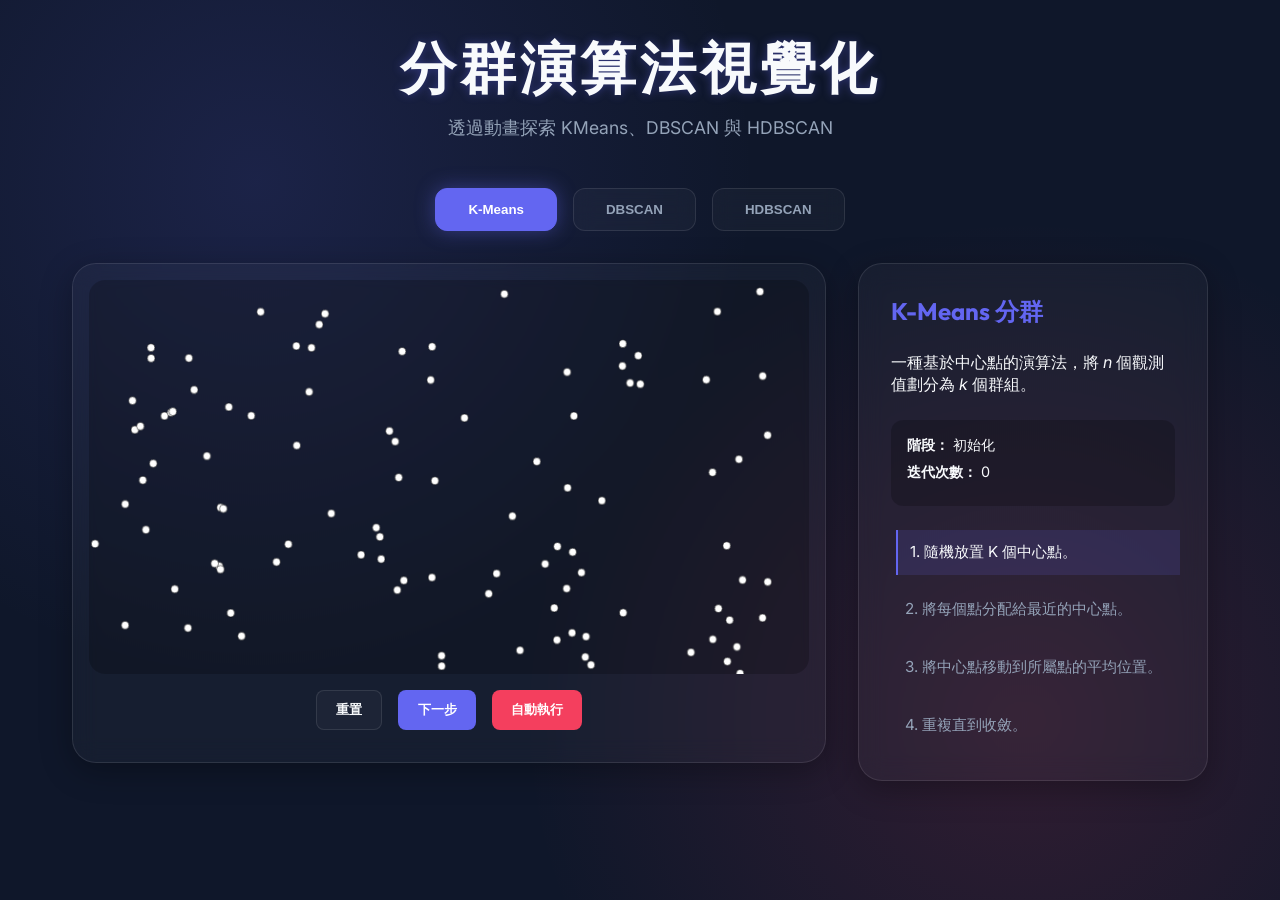
==== clustering/index.html @ ad750165 "feat:Add clustering demo visualizer Description:     1. Add clustering demo visualizer  Notes:     N" ====
<!DOCTYPE html>
<html lang="en">

<head>
    <meta charset="UTF-8">
    <meta name="viewport" content="width=device-width, initial-scale=1.0">
    <title>分群演算法視覺化工具</title>
    <link rel="preconnect" href="https://fonts.googleapis.com">
    <link rel="preconnect" href="https://fonts.gstatic.com" crossorigin>
    <link
        href="https://fonts.googleapis.com/css2?family=Inter:wght@300;400;600&family=Outfit:wght@400;700&family=Noto+Sans+TC:wght@400;700&display=swap"
        rel="stylesheet">
  <script type="module" crossorigin src="/clustering/assets/index-ANORNdlP.js"></script>
  <link rel="stylesheet" crossorigin href="/clustering/assets/index-DAhKQMLG.css">
</head>

<body>
    <div class="app-container">
        <header>
            <h1 class="glitch-text" data-text="分群演算法視覺化">分群演算法視覺化</h1>
            <p class="subtitle">透過動畫探索 KMeans、DBSCAN 與 HDBSCAN</p>
        </header>

        <nav class="tabs">
            <button class="tab-btn active" data-tab="kmeans">K-Means</button>
            <button class="tab-btn" data-tab="dbscan">DBSCAN</button>
            <button class="tab-btn" data-tab="hdbscan">HDBSCAN</button>
        </nav>

        <main class="content-area">
            <div id="kmeans" class="tab-panel active">
                <div class="panel-layout">
                    <div class="canvas-container glass">
                        <canvas id="kmeans-canvas"></canvas>
                        <div class="controls">
                            <button id="kmeans-reset" class="btn secondary">重置</button>
                            <button id="kmeans-step" class="btn primary">下一步</button>
                            <button id="kmeans-run" class="btn accent">自動執行</button>
                        </div>
                    </div>
                    <aside class="description glass">
                        <h2>K-Means 分群</h2>
                        <p>一種基於中心點的演算法，將 <em>n</em> 個觀測值劃分為 <em>k</em> 個群組。</p>
                        <ul class="stats">
                            <li><strong>階段：</strong> <span id="kmeans-phase">初始化</span></li>
                            <li><strong>迭代次數：</strong> <span id="kmeans-iter">0</span></li>
                        </ul>
                        <div class="algorithm-steps">
                            <div class="step" data-step="0">1. 隨機放置 K 個中心點。</div>
                            <div class="step" data-step="1">2. 將每個點分配給最近的中心點。</div>
                            <div class="step" data-step="2">3. 將中心點移動到所屬點的平均位置。</div>
                            <div class="step" data-step="3">4. 重複直到收斂。</div>
                        </div>
                    </aside>
                </div>
            </div>

            <div id="dbscan" class="tab-panel">
                <div class="panel-layout">
                    <div class="canvas-container glass">
                        <canvas id="dbscan-canvas"></canvas>
                        <div class="controls">
                            <button id="dbscan-reset" class="btn secondary">重置</button>
                            <button id="dbscan-run" class="btn primary">開始動畫</button>
                        </div>
                    </div>
                    <aside class="description glass">
                        <h2>DBSCAN</h2>
                        <p>具雜訊點的基於密度空間分群 (Density-Based Spatial Clustering of Applications with Noise)。</p>
                        <ul class="stats">
                            <li><strong>狀態：</strong> <span id="dbscan-status">等待中</span></li>
                            <li><strong>雜訊點數量：</strong> <span id="dbscan-noise">0</span></li>
                        </ul>
                        <div class="algorithm-steps">
                            <div class="step" data-step="0">1. 選取一個尚未訪問的點。</div>
                            <div class="step" data-step="1">2. 搜尋半徑 (Eps) 內的鄰居點。</div>
                            <div class="step" data-step="2">3. 若鄰居數小於門檻 (MinPts)，標記為雜訊。</div>
                            <div class="step" data-step="3">4. 否則，啟動新分群並遞迴擴展。</div>
                        </div>
                    </aside>
                </div>
            </div>

            <div id="hdbscan" class="tab-panel">
                <div class="panel-layout">
                    <div class="canvas-container glass">
                        <canvas id="hdbscan-canvas"></canvas>
                        <div class="controls">
                            <button id="hdbscan-reset" class="btn secondary">重置</button>
                            <button id="hdbscan-run" class="btn primary">開始動畫</button>
                        </div>
                    </div>
                    <aside class="description glass">
                        <h2>HDBSCAN</h2>
                        <div class="beginner-note">
                            <p><strong>💡 初學者導讀：</strong></p>
                            <p>想像你在看雲朵。DBSCAN 像是在固定距離看雲，但 HDBSCAN 則會從遠處（宏觀）一直拉近到近處（微觀）來觀察密度變化。</p>
                        </div>
                        <ul class="stats">
                            <li><strong>目前狀態：</strong> <span id="hdbscan-status">等待中</span></li>
                        </ul>
                        <div class="algorithm-steps">
                            <div class="step" data-step="0">
                                <strong>1. 測量密度 (Core Distance)</strong>
                                <p>計算每個點周圍有多擠。點越擠，它的核距離越短。</p>
                            </div>
                            <div class="step" data-step="1">
                                <strong>2. 連結鄰居 (MST)</strong>
                                <p>把點連在一起，但會考慮密度的影響，不讓稀疏區的點干擾核心。</p>
                            </div>
                            <div class="step" data-step="2">
                                <strong>3. 建立家譜 (Dendrogram)</strong>
                                <p>看群組如何隨密度增加而分裂或合併，形成一個階層樹。</p>
                            </div>
                            <div class="step" data-step="3">
                                <strong>4. 選取最終群組 (Stability)</strong>
                                <p>像是在家譜中選出最「穩定」的成員，而不是只切一刀。</p>
                            </div>
                        </div>
                    </aside>
                </div>
            </div>
        </main>
    </div>
</body>

</html>
---- clustering/assets/index-DAhKQMLG.css ----
:root{--primary: #6366f1;--primary-glow: rgba(99, 102, 241, .4);--accent: #f43f5e;--bg: #0f172a;--text: #f8fafc;--text-dim: #94a3b8;--glass: rgba(255, 255, 255, .03);--glass-border: rgba(255, 255, 255, .1);--card-bg: rgba(15, 23, 42, .8)}*{margin:0;padding:0;box-sizing:border-box}body{font-family:Inter,sans-serif;background-color:var(--bg);color:var(--text);overflow-x:hidden;min-height:100vh;background-image:radial-gradient(circle at 20% 20%,rgba(99,102,241,.15) 0%,transparent 40%),radial-gradient(circle at 80% 80%,rgba(244,63,94,.15) 0%,transparent 40%)}h1,h2{font-family:Outfit,sans-serif}.app-container{max-width:1200px;margin:0 auto;padding:2rem}header{text-align:center;margin-bottom:3rem}.glitch-text{font-size:3.5rem;font-weight:700;letter-spacing:4px;position:relative;text-shadow:0 0 10px var(--primary-glow)}.subtitle{color:var(--text-dim);font-size:1.1rem;margin-top:.5rem}.tabs{display:flex;justify-content:center;gap:1rem;margin-bottom:2rem}.tab-btn{background:var(--glass);border:1px solid var(--glass-border);color:var(--text-dim);padding:.8rem 2rem;border-radius:12px;cursor:pointer;transition:all .3s ease;font-weight:600;-webkit-backdrop-filter:blur(10px);backdrop-filter:blur(10px)}.tab-btn:hover{border-color:var(--primary);color:var(--text)}.tab-btn.active{background:var(--primary);color:#fff;box-shadow:0 0 20px var(--primary-glow);border-color:var(--primary)}.content-area{position:relative}.tab-panel{display:none;animation:fadeIn .5s ease-out}.tab-panel.active{display:block}@keyframes fadeIn{0%{opacity:0;transform:translateY(10px)}to{opacity:1;transform:translateY(0)}}.panel-layout{display:grid;grid-template-columns:1fr 350px;gap:2rem}.canvas-container{position:relative;border-radius:24px;overflow:hidden;padding:1rem;height:500px;display:flex;flex-direction:column}canvas{width:100%;height:100%;background:#0003;border-radius:16px}.glass{background:var(--glass);-webkit-backdrop-filter:blur(12px);backdrop-filter:blur(12px);border:1px solid var(--glass-border);box-shadow:0 8px 32px #0000004d}.controls{display:flex;justify-content:center;gap:1rem;padding:1rem 0}.btn{padding:.6rem 1.2rem;border-radius:8px;border:none;cursor:pointer;font-weight:600;transition:all .2s}.btn.primary{background:var(--primary);color:#fff}.btn.secondary{background:var(--glass);color:var(--text);border:1px solid var(--glass-border)}.btn.accent{background:var(--accent);color:#fff}.btn:hover{transform:translateY(-2px);filter:brightness(1.1)}.description{padding:2rem;border-radius:24px;display:flex;flex-direction:column;gap:1.5rem}.description h2{color:var(--primary)}.stats{list-style:none;background:#0003;padding:1rem;border-radius:12px}.stats li{margin-bottom:.5rem;font-size:.9rem}.algorithm-steps{display:flex;flex-direction:column;gap:.8rem}.beginner-note{background:#6366f11a;border-left:4px solid var(--primary);padding:1rem;border-radius:0 12px 12px 0;font-size:.9rem;line-height:1.5}.beginner-note p{margin-bottom:.5rem}.step{font-size:.95rem;color:var(--text-dim);padding:.75rem;border-left:2px solid transparent;transition:all .3s}.step strong{display:block;color:var(--text);margin-bottom:.2rem}.step p{font-size:.85rem;margin:0}.step.active{color:var(--text);border-left-color:var(--primary);background:#6366f126;transform:translate(5px)}@media(max-width:900px){.panel-layout{grid-template-columns:1fr}}
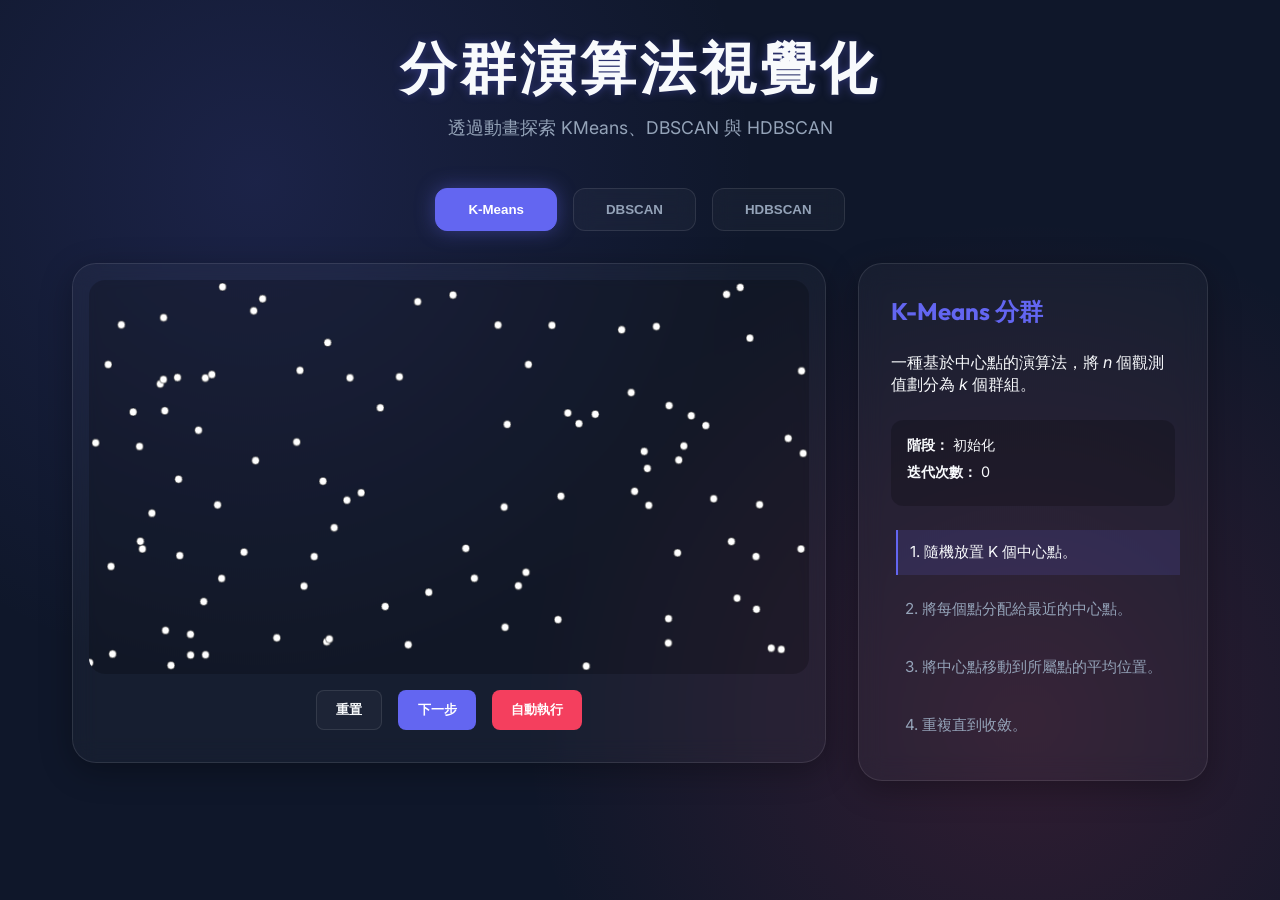
==== commit 41120161: "feat:Complete clustering demo with enhanced HDBSCAN tutorial Description:     1. Complete clustering" ====
--- a/clustering/index.html
+++ b/clustering/index.html
@@ -11,8 +11,8 @@
     <link
         href="https://fonts.googleapis.com/css2?family=Inter:wght@300;400;600&family=Outfit:wght@400;700&family=Noto+Sans+TC:wght@400;700&display=swap"
         rel="stylesheet">
-  <script type="module" crossorigin src="/clustering/assets/index-ANORNdlP.js"></script>
-  <link rel="stylesheet" crossorigin href="/clustering/assets/index-DAhKQMLG.css">
+  <script type="module" crossorigin src="/clustering/assets/index-Bda_1g_O.js"></script>
+  <link rel="stylesheet" crossorigin href="/clustering/assets/index-Qyb78kBe.css">
 </head>
 
 <body>
@@ -88,34 +88,44 @@
                         <canvas id="hdbscan-canvas"></canvas>
                         <div class="controls">
                             <button id="hdbscan-reset" class="btn secondary">重置</button>
-                            <button id="hdbscan-run" class="btn primary">開始動畫</button>
+                            <button id="hdbscan-step" class="btn primary">下一步</button>
+                            <button id="hdbscan-run" class="btn accent">開始動畫</button>
                         </div>
                     </div>
                     <aside class="description glass">
-                        <h2>HDBSCAN</h2>
+                        <h2>HDBSCAN 分群詳解</h2>
+
+                        <div class="comparison-box">
+                            <h3>🔍 HDBSCAN vs. DBSCAN</h3>
+                            <p><strong>DBSCAN:</strong> 只用「一個半徑 (Eps)」看世界。密度不均時，有些群組會糊在一起或消失。</p>
+                            <p><strong>HDBSCAN:</strong> 像「變焦鏡頭」，同時觀察所有半徑。它能自動找到不同密度的群組，不用手動調參數。</p>
+                        </div>
+
+                        <div class="status-box glass">
+                            <strong>目前狀態：</strong> <span id="hdbscan-status">等待中</span>
+                        </div>
+
                         <div class="beginner-note">
-                            <p><strong>💡 初學者導讀：</strong></p>
-                            <p>想像你在看雲朵。DBSCAN 像是在固定距離看雲，但 HDBSCAN 則會從遠處（宏觀）一直拉近到近處（微觀）來觀察密度變化。</p>
+                            <p><strong>💡 核心觀念：</strong></p>
+                            <p>與其問「誰在半徑 10 厘米內？」，HDBSCAN 問的是：「要讓這兩個點連起來，最少需要多高的密度？」</p>
                         </div>
-                        <ul class="stats">
-                            <li><strong>目前狀態：</strong> <span id="hdbscan-status">等待中</span></li>
-                        </ul>
+
                         <div class="algorithm-steps">
                             <div class="step" data-step="0">
-                                <strong>1. 測量密度 (Core Distance)</strong>
-                                <p>計算每個點周圍有多擠。點越擠，它的核距離越短。</p>
+                                <strong>1. 重新定義距離 (Mutual Reachability)</strong>
+                                <p>如果一個點在稀疏區，我們會「人為推開」它。這能確保核心密集的點被突顯出來。</p>
                             </div>
                             <div class="step" data-step="1">
-                                <strong>2. 連結鄰居 (MST)</strong>
-                                <p>把點連在一起，但會考慮密度的影響，不讓稀疏區的點干擾核心。</p>
+                                <strong>2. 連結最親近的點 (MST)</strong>
+                                <p>根據新距離把點連成一張大網。最容易連起來的，就是密度最高的群組核心。</p>
                             </div>
                             <div class="step" data-step="2">
-                                <strong>3. 建立家譜 (Dendrogram)</strong>
-                                <p>看群組如何隨密度增加而分裂或合併，形成一個階層樹。</p>
+                                <strong>3. 觀察群組演化 (Dendrogram)</strong>
+                                <p>隨著密度門檻提高，大網會斷裂成小網。我們記錄下所有可能的「群組分支」。</p>
                             </div>
                             <div class="step" data-step="3">
-                                <strong>4. 選取最終群組 (Stability)</strong>
-                                <p>像是在家譜中選出最「穩定」的成員，而不是只切一刀。</p>
+                                <strong>4. 存活者勝出 (Stability)</strong>
+                                <p>有些分支一下就消失了（雜訊），有些則在各種密度下都存在。我們只保留那些「長壽且穩定」的群組。</p>
                             </div>
                         </div>
                     </aside>
--- a/clustering/assets/index-Qyb78kBe.css
+++ b/clustering/assets/index-Qyb78kBe.css
@@ -0,0 +1 @@
+:root{--primary: #6366f1;--primary-glow: rgba(99, 102, 241, .4);--accent: #f43f5e;--bg: #0f172a;--text: #f8fafc;--text-dim: #94a3b8;--glass: rgba(255, 255, 255, .03);--glass-border: rgba(255, 255, 255, .1);--card-bg: rgba(15, 23, 42, .8)}*{margin:0;padding:0;box-sizing:border-box}body{font-family:Inter,sans-serif;background-color:var(--bg);color:var(--text);overflow-x:hidden;min-height:100vh;background-image:radial-gradient(circle at 20% 20%,rgba(99,102,241,.15) 0%,transparent 40%),radial-gradient(circle at 80% 80%,rgba(244,63,94,.15) 0%,transparent 40%)}h1,h2{font-family:Outfit,sans-serif}.app-container{max-width:1200px;margin:0 auto;padding:2rem}header{text-align:center;margin-bottom:3rem}.glitch-text{font-size:3.5rem;font-weight:700;letter-spacing:4px;position:relative;text-shadow:0 0 10px var(--primary-glow)}.subtitle{color:var(--text-dim);font-size:1.1rem;margin-top:.5rem}.tabs{display:flex;justify-content:center;gap:1rem;margin-bottom:2rem}.tab-btn{background:var(--glass);border:1px solid var(--glass-border);color:var(--text-dim);padding:.8rem 2rem;border-radius:12px;cursor:pointer;transition:all .3s ease;font-weight:600;-webkit-backdrop-filter:blur(10px);backdrop-filter:blur(10px)}.tab-btn:hover{border-color:var(--primary);color:var(--text)}.tab-btn.active{background:var(--primary);color:#fff;box-shadow:0 0 20px var(--primary-glow);border-color:var(--primary)}.content-area{position:relative}.tab-panel{display:none;animation:fadeIn .5s ease-out}.tab-panel.active{display:block}@keyframes fadeIn{0%{opacity:0;transform:translateY(10px)}to{opacity:1;transform:translateY(0)}}.panel-layout{display:grid;grid-template-columns:1fr 350px;gap:2rem}.canvas-container{position:relative;border-radius:24px;overflow:hidden;padding:1rem;height:500px;display:flex;flex-direction:column}canvas{width:100%;height:100%;background:#0003;border-radius:16px}.glass{background:var(--glass);-webkit-backdrop-filter:blur(12px);backdrop-filter:blur(12px);border:1px solid var(--glass-border);box-shadow:0 8px 32px #0000004d}.controls{display:flex;justify-content:center;gap:1rem;padding:1rem 0}.btn{padding:.6rem 1.2rem;border-radius:8px;border:none;cursor:pointer;font-weight:600;transition:all .2s}.btn.primary{background:var(--primary);color:#fff}.btn.secondary{background:var(--glass);color:var(--text);border:1px solid var(--glass-border)}.btn.accent{background:var(--accent);color:#fff}.btn:hover{transform:translateY(-2px);filter:brightness(1.1)}.description{padding:2rem;border-radius:24px;display:flex;flex-direction:column;gap:1.5rem}.description h2{color:var(--primary)}.stats{list-style:none;background:#0003;padding:1rem;border-radius:12px}.stats li{margin-bottom:.5rem;font-size:.9rem}.algorithm-steps{display:flex;flex-direction:column;gap:.8rem}.comparison-box{background:#f43f5e0d;border:1px dashed rgba(244,63,94,.3);padding:1rem;border-radius:12px;font-size:.85rem}.comparison-box h3{font-size:1rem;color:var(--accent);margin-bottom:.5rem}.comparison-box p{margin-bottom:.4rem;color:var(--text-dim)}.comparison-box strong{color:var(--text)}.status-box{padding:.8rem 1rem;border-radius:12px;font-size:.9rem;background:#0003}.status-box strong{color:var(--primary)}.beginner-note{background:#6366f11a;border-left:4px solid var(--primary);padding:1rem;border-radius:0 12px 12px 0;font-size:.9rem;line-height:1.5}.beginner-note p{margin-bottom:.5rem}.step{font-size:.95rem;color:var(--text-dim);padding:.75rem;border-left:2px solid transparent;transition:all .3s}.step strong{display:block;color:var(--text);margin-bottom:.2rem}.step p{font-size:.85rem;margin:0}.step.active{color:var(--text);border-left-color:var(--primary);background:#6366f126;transform:translate(5px)}@media(max-width:900px){.panel-layout{grid-template-columns:1fr}}
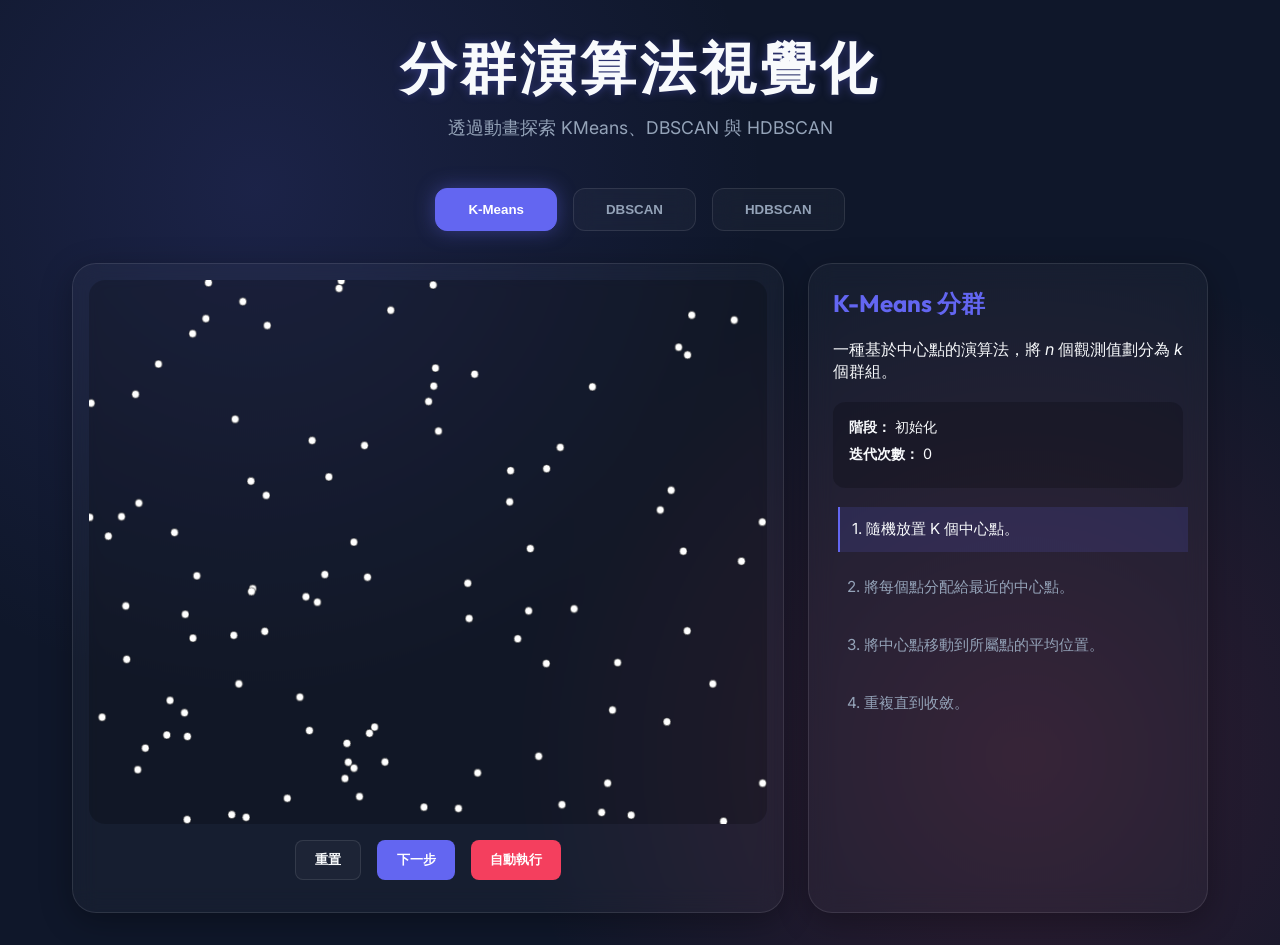
==== commit 7215cdf9: "feat(hdbscan): enhance interactive tutorial and optimize UI Description:     1. Added "Next Step" ma" ====
--- a/clustering/index.html
+++ b/clustering/index.html
@@ -11,8 +11,8 @@
     <link
         href="https://fonts.googleapis.com/css2?family=Inter:wght@300;400;600&family=Outfit:wght@400;700&family=Noto+Sans+TC:wght@400;700&display=swap"
         rel="stylesheet">
-  <script type="module" crossorigin src="/clustering/assets/index-Bda_1g_O.js"></script>
-  <link rel="stylesheet" crossorigin href="/clustering/assets/index-Qyb78kBe.css">
+  <script type="module" crossorigin src="/clustering/assets/index-D9X90eOi.js"></script>
+  <link rel="stylesheet" crossorigin href="/clustering/assets/index-CTcdteGD.css">
 </head>
 
 <body>
@@ -93,12 +93,9 @@
                         </div>
                     </div>
                     <aside class="description glass">
-                        <h2>HDBSCAN 分群詳解</h2>
-
-                        <div class="comparison-box">
-                            <h3>🔍 HDBSCAN vs. DBSCAN</h3>
-                            <p><strong>DBSCAN:</strong> 只用「一個半徑 (Eps)」看世界。密度不均時，有些群組會糊在一起或消失。</p>
-                            <p><strong>HDBSCAN:</strong> 像「變焦鏡頭」，同時觀察所有半徑。它能自動找到不同密度的群組，不用手動調參數。</p>
+                        <div class="title-with-info">
+                            <h2>HDBSCAN 分群詳解</h2>
+                            <button id="hdbscan-info-btn" class="info-btn" title="查看與 DBSCAN 的差異">🔍</button>
                         </div>
 
                         <div class="status-box glass">
@@ -107,31 +104,55 @@
 
                         <div class="beginner-note">
                             <p><strong>💡 核心觀念：</strong></p>
-                            <p>與其問「誰在半徑 10 厘米內？」，HDBSCAN 問的是：「要讓這兩個點連起來，最少需要多高的密度？」</p>
+                            <p>與其問「距離半徑10 公分內有哪些點？」，HDBSCAN
+                                問的是：「要讓這兩個點連起來，最少需要多高的密度？」換言之，更在意「兩點連線是不是在密集區內成立」，而不是只看距離是不是小於某個固定值。</p>
                         </div>
 
                         <div class="algorithm-steps">
                             <div class="step" data-step="0">
                                 <strong>1. 重新定義距離 (Mutual Reachability)</strong>
-                                <p>如果一個點在稀疏區，我們會「人為推開」它。這能確保核心密集的點被突顯出來。</p>
+                                <p>如果一個點在稀疏區，周圍不夠擠，那它就不該輕易跟別人連成群。這樣核心密集的區域才會更突出。</p>
                             </div>
                             <div class="step" data-step="1">
-                                <strong>2. 連結最親近的點 (MST)</strong>
-                                <p>根據新距離把點連成一張大網。最容易連起來的，就是密度最高的群組核心。</p>
+                                <strong>2. 把所有點串成一張“最省力”的網 (MST)</strong>
+                                <p>根據新距離把把所有點連起來，形成一張網。最容易連起來的，就是密度最高的群組核心。</p>
                             </div>
                             <div class="step" data-step="2">
-                                <strong>3. 觀察群組演化 (Dendrogram)</strong>
-                                <p>隨著密度門檻提高，大網會斷裂成小網。我們記錄下所有可能的「群組分支」。</p>
+                                <strong>3. 慢慢把標準收緊：看大網怎麼裂成小網 (Dendrogram)</strong>
+                                <p>調整「密度門檻」，隨著密度門檻提高，大網會斷裂成小網。我們記錄下所有可能的「群組分支」。</p>
                             </div>
                             <div class="step" data-step="3">
-                                <strong>4. 存活者勝出 (Stability)</strong>
-                                <p>有些分支一下就消失了（雜訊），有些則在各種密度下都存在。我們只保留那些「長壽且穩定」的群組。</p>
+                                <strong>4. 留下“長壽且穩定”的群 (Stability)</strong>
+                                <p>有些群分支一下就消失了（雜訊），有些則在各種密度下都存在。我們只保留那些「長壽且穩定」的群組。</p>
                             </div>
                         </div>
                     </aside>
                 </div>
             </div>
         </main>
+    </div>
+    <div id="info-modal" class="modal-overlay">
+        <div class="modal-content glass">
+            <div class="modal-header">
+                <h3>🔍 HDBSCAN vs. DBSCAN 深度對比</h3>
+                <button id="modal-close" class="close-btn">&times;</button>
+            </div>
+            <div class="modal-body">
+                <div class="compare-item">
+                    <h4>📡 DBSCAN (固定視野)</h4>
+                    <p>需要預先設定一個固定的半徑 <code>eps</code>。這就像是戴著一副固定度數的眼鏡，只能看清特定距離的群組。如果資料中同時存在「極密集」和「較稀疏」的群組，DBSCAN
+                        往往只能抓到其中一種，另一種會被當成雜訊或糊在一起。</p>
+                </div>
+                <div class="compare-item">
+                    <h4>🔭 HDBSCAN (變焦鏡頭)</h4>
+                    <p>不預設固定半徑，而是掃描所有可能的距離。它會找出在各種尺度下都能「穩定存在」的群集。你只需要告訴它：<strong>「一個群組最少要由幾個點組成
+                            (min_cluster_size)」</strong>，它就會自動幫你找出最合理的各級分層。</p>
+                </div>
+                <div class="compare-note">
+                    <strong>💡 核心結論：</strong> HDBSCAN 更在意「點與點之間是否有高密度的路徑連通」，而非單純的物理距離。這讓它在處理複雜分佈的資料時，比 DBSCAN 強大得多。
+                </div>
+            </div>
+        </div>
     </div> 
 </body>
--- a/clustering/assets/index-CTcdteGD.css
+++ b/clustering/assets/index-CTcdteGD.css
@@ -0,0 +1 @@
+:root{--primary: #6366f1;--primary-glow: rgba(99, 102, 241, .4);--accent: #f43f5e;--bg: #0f172a;--text: #f8fafc;--text-dim: #94a3b8;--glass: rgba(255, 255, 255, .03);--glass-border: rgba(255, 255, 255, .1);--card-bg: rgba(15, 23, 42, .8)}*{margin:0;padding:0;box-sizing:border-box}body{font-family:Inter,sans-serif;background-color:var(--bg);color:var(--text);overflow-x:hidden;min-height:100vh;background-image:radial-gradient(circle at 20% 20%,rgba(99,102,241,.15) 0%,transparent 40%),radial-gradient(circle at 80% 80%,rgba(244,63,94,.15) 0%,transparent 40%)}h1,h2{font-family:Outfit,sans-serif}.app-container{max-width:1200px;margin:0 auto;padding:2rem}header{text-align:center;margin-bottom:3rem}.glitch-text{font-size:3.5rem;font-weight:700;letter-spacing:4px;position:relative;text-shadow:0 0 10px var(--primary-glow)}.subtitle{color:var(--text-dim);font-size:1.1rem;margin-top:.5rem}.tabs{display:flex;justify-content:center;gap:1rem;margin-bottom:2rem}.tab-btn{background:var(--glass);border:1px solid var(--glass-border);color:var(--text-dim);padding:.8rem 2rem;border-radius:12px;cursor:pointer;transition:all .3s ease;font-weight:600;-webkit-backdrop-filter:blur(10px);backdrop-filter:blur(10px)}.tab-btn:hover{border-color:var(--primary);color:var(--text)}.tab-btn.active{background:var(--primary);color:#fff;box-shadow:0 0 20px var(--primary-glow);border-color:var(--primary)}.content-area{position:relative}.tab-panel{display:none;animation:fadeIn .5s ease-out}.tab-panel.active{display:block}@keyframes fadeIn{0%{opacity:0;transform:translateY(10px)}to{opacity:1;transform:translateY(0)}}.panel-layout{display:grid;grid-template-columns:1fr 400px;gap:1.5rem;height:calc(100vh - 250px);min-height:500px}.canvas-container{position:relative;border-radius:24px;overflow:hidden;padding:1rem;height:100%;display:flex;flex-direction:column}canvas{width:100%;height:100%;background:#0003;border-radius:16px}.glass{background:var(--glass);-webkit-backdrop-filter:blur(12px);backdrop-filter:blur(12px);border:1px solid var(--glass-border);box-shadow:0 8px 32px #0000004d}.controls{display:flex;justify-content:center;gap:1rem;padding:1rem 0}.btn{padding:.6rem 1.2rem;border-radius:8px;border:none;cursor:pointer;font-weight:600;transition:all .2s}.btn.primary{background:var(--primary);color:#fff}.btn.secondary{background:var(--glass);color:var(--text);border:1px solid var(--glass-border)}.btn.accent{background:var(--accent);color:#fff}.btn:hover{transform:translateY(-2px);filter:brightness(1.1)}.description{padding:1.5rem;border-radius:24px;display:flex;flex-direction:column;gap:1.2rem;overflow-y:auto;max-height:100%}.description::-webkit-scrollbar{width:6px}.description::-webkit-scrollbar-track{background:transparent}.description::-webkit-scrollbar-thumb{background:var(--glass-border);border-radius:3px}.description h2{color:var(--primary)}.stats{list-style:none;background:#0003;padding:1rem;border-radius:12px}.stats li{margin-bottom:.5rem;font-size:.9rem}.algorithm-steps{display:flex;flex-direction:column;gap:.8rem}.title-with-info{display:flex;align-items:center;gap:.8rem;margin-bottom:.5rem}.info-btn{background:#f43f5e1a;border:1px solid rgba(244,63,94,.3);color:var(--text);width:32px;height:32px;border-radius:50%;cursor:pointer;font-size:1rem;display:flex;align-items:center;justify-content:center;transition:all .3s}.info-btn:hover{background:#f43f5e33;transform:scale(1.1) rotate(15deg)}.modal-overlay{position:fixed;top:0;left:0;width:100%;height:100%;background:#000000b3;-webkit-backdrop-filter:blur(8px);backdrop-filter:blur(8px);display:flex;align-items:center;justify-content:center;z-index:1000;opacity:0;visibility:hidden;transition:all .3s ease}.modal-overlay.active{opacity:1;visibility:visible}.modal-content{width:90%;max-width:500px;padding:2rem;border-radius:24px;position:relative;transform:scale(.9) translateY(20px);transition:all .4s cubic-bezier(.175,.885,.32,1.275)}.modal-overlay.active .modal-content{transform:scale(1) translateY(0)}.modal-header{display:flex;justify-content:space-between;align-items:center;margin-bottom:1.5rem}.modal-header h3{color:var(--accent);font-size:1.2rem}.close-btn{background:none;border:none;color:var(--text-dim);font-size:2rem;cursor:pointer;transition:color .2s}.close-btn:hover{color:var(--text)}.modal-body{display:flex;flex-direction:column;gap:1.5rem}.compare-item h4{color:var(--primary);margin-bottom:.5rem;font-size:1rem}.compare-item p{font-size:.95rem;color:var(--text-dim);line-height:1.6}.compare-note{background:#6366f11a;padding:1rem;border-radius:12px;font-size:.9rem;border-left:4px solid var(--primary);line-height:1.5}.status-box{padding:.6rem 1rem;border-radius:12px;font-size:.85rem;background:#0003}.status-box strong{color:var(--primary)}.beginner-note{background:#6366f11a;border-left:4px solid var(--primary);padding:.8rem 1rem;border-radius:0 12px 12px 0;font-size:.85rem;line-height:1.4}.beginner-note p{margin-bottom:.5rem}.step{font-size:.95rem;color:var(--text-dim);padding:.75rem;border-left:2px solid transparent;transition:all .3s}.step strong{display:block;color:var(--text);margin-bottom:.2rem}.step p{font-size:.85rem;margin:0}.step.active{color:var(--text);border-left-color:var(--primary);background:#6366f126;transform:translate(5px)}@media(max-width:900px){.panel-layout{grid-template-columns:1fr}}
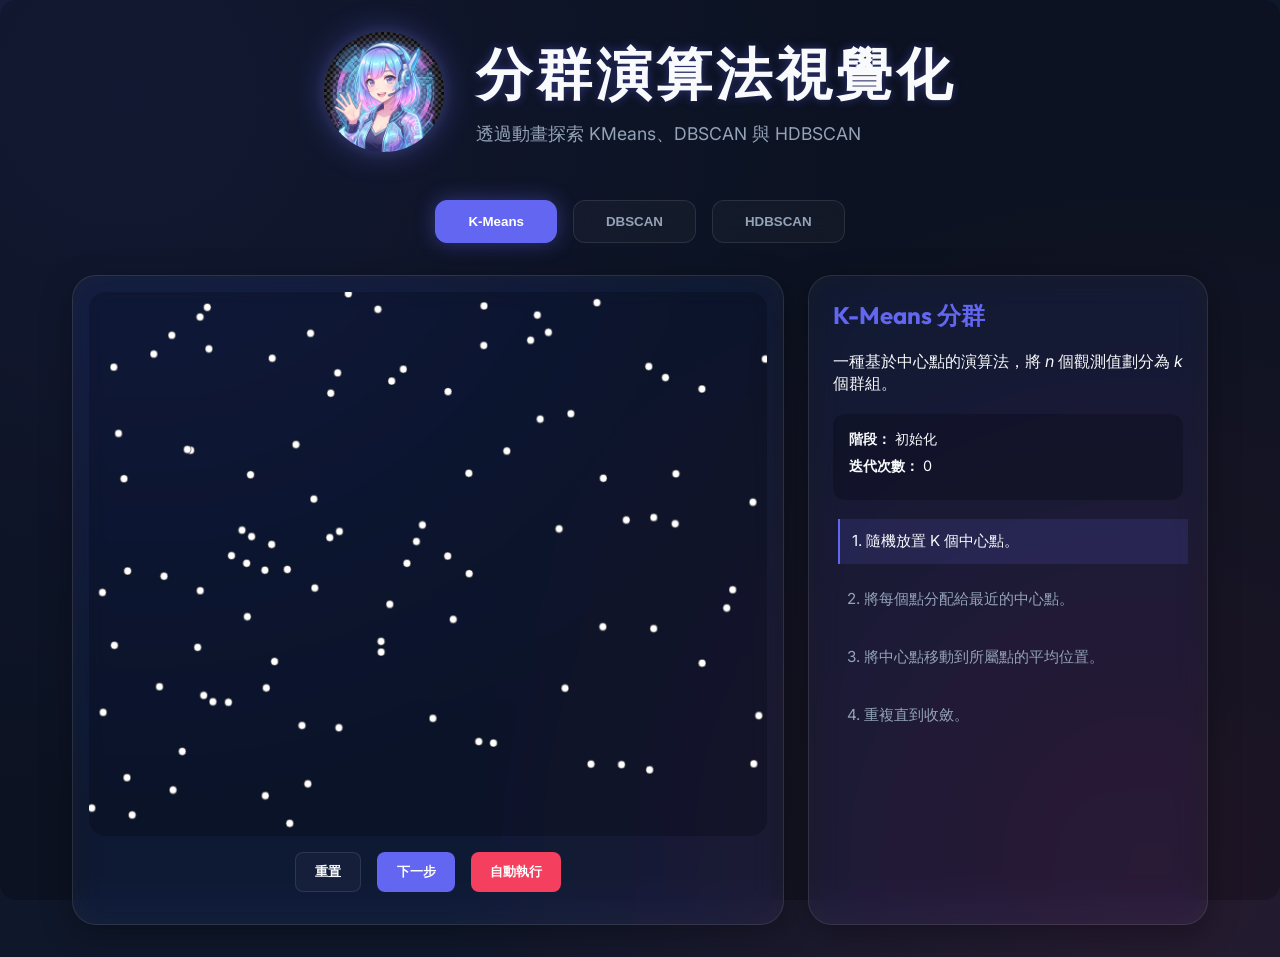
==== commit 57da5a20: "style: premium visual overhaul with interactive background and VTuber mascot Description:     1. Imp" ====
--- a/clustering/index.html
+++ b/clustering/index.html
@@ -11,15 +11,24 @@
     <link
         href="https://fonts.googleapis.com/css2?family=Inter:wght@300;400;600&family=Outfit:wght@400;700&family=Noto+Sans+TC:wght@400;700&display=swap"
         rel="stylesheet">
-  <script type="module" crossorigin src="/clustering/assets/index-D9X90eOi.js"></script>
-  <link rel="stylesheet" crossorigin href="/clustering/assets/index-CTcdteGD.css">
+  <script type="module" crossorigin src="/clustering/assets/index-ClDdV4-w.js"></script>
+  <link rel="stylesheet" crossorigin href="/clustering/assets/index-fBSEVAuC.css">
 </head>
 
 <body>
+    <canvas id="bg-canvas"></canvas>
     <div class="app-container">
         <header>
-            <h1 class="glitch-text" data-text="分群演算法視覺化">分群演算法視覺化</h1>
-            <p class="subtitle">透過動畫探索 KMeans、DBSCAN 與 HDBSCAN</p>
+            <div class="header-content">
+                <div class="vtuber-container">
+                    <img src="/clustering/assets/vtuber-CEP6rl-W.png" alt="VTuber Mascot" class="vtuber-mascot">
+                    <div class="mascot-sparkle"></div>
+                </div>
+                <div class="title-group">
+                    <h1 class="glitch-text" data-text="分群演算法視覺化">分群演算法視覺化</h1>
+                    <p class="subtitle">透過動畫探索 KMeans、DBSCAN 與 HDBSCAN</p>
+                </div>
+            </div>
         </header>
 
         <nav class="tabs">
--- a/clustering/assets/index-fBSEVAuC.css
+++ b/clustering/assets/index-fBSEVAuC.css
@@ -0,0 +1 @@
+:root{--primary: #6366f1;--primary-glow: rgba(99, 102, 241, .4);--accent: #f43f5e;--bg: #0f172a;--text: #f8fafc;--text-dim: #94a3b8;--glass: rgba(255, 255, 255, .03);--glass-border: rgba(255, 255, 255, .1);--card-bg: rgba(15, 23, 42, .8)}*{margin:0;padding:0;box-sizing:border-box}body{font-family:Inter,Noto Sans TC,sans-serif;background-color:var(--bg);color:var(--text);overflow-x:hidden;min-height:100vh;background-image:radial-gradient(circle at 10% 10%,rgba(99,102,241,.1) 0%,transparent 50%),radial-gradient(circle at 90% 90%,rgba(244,63,94,.1) 0%,transparent 50%)}#bg-canvas{position:fixed;top:0;left:0;width:100%;height:100%;z-index:-1;pointer-events:none}body:after{content:"";position:fixed;inset:0;background-image:url("data:image/svg+xml,%3Csvg viewBox='0 0 200 200' xmlns='http://www.w3.org/2000/svg'%3%3Cfilter id='noiseFilter'%3%3CfeTurbulence type='fractalNoise' baseFrequency='0.65' numOctaves='3' stitchTiles='stitch'/%3%3C/filter%3%3Crect width='100%25' height='100%25' filter='url(%23noiseFilter)'/%3%3C/svg%3");opacity:.03;z-index:1000;pointer-events:none;mix-blend-mode:overlay}h1,h2{font-family:Outfit,sans-serif}.app-container{max-width:1200px;margin:0 auto;padding:2rem}header{text-align:center;margin-bottom:3rem;perspective:1000px}.header-content{display:flex;align-items:center;justify-content:center;gap:2rem}.vtuber-container{position:relative;width:120px;height:120px;animation:float 4s ease-in-out infinite;filter:drop-shadow(0 0 15px var(--primary-glow))}.vtuber-mascot{width:100%;height:100%;object-fit:contain;border-radius:50%}@keyframes float{0%,to{transform:translateY(0) rotate(-2deg)}50%{transform:translateY(-15px) rotate(3deg)}}.mascot-sparkle{position:absolute;top:-10%;left:-10%;width:120%;height:120%;background:radial-gradient(circle,rgba(255,255,255,.2) 0%,transparent 70%);animation:pulse 2s ease-in-out infinite;pointer-events:none}@keyframes pulse{0%,to{transform:scale(1);opacity:.3}50%{transform:scale(1.1);opacity:.6}}.title-group{text-align:left}.glitch-text{font-size:3.5rem;font-weight:700;letter-spacing:4px;position:relative;text-shadow:0 0 10px var(--primary-glow)}.subtitle{color:var(--text-dim);font-size:1.1rem;margin-top:.5rem}.tabs{display:flex;justify-content:center;gap:1rem;margin-bottom:2rem}.tab-btn{background:var(--glass);border:1px solid var(--glass-border);color:var(--text-dim);padding:.8rem 2rem;border-radius:12px;cursor:pointer;transition:all .3s ease;font-weight:600;-webkit-backdrop-filter:blur(10px);backdrop-filter:blur(10px)}.tab-btn:hover{border-color:var(--primary);color:var(--text)}.tab-btn.active{background:var(--primary);color:#fff;box-shadow:0 0 20px var(--primary-glow);border-color:var(--primary)}.content-area{position:relative}.tab-panel{display:none;animation:fadeIn .5s ease-out}.tab-panel.active{display:block}@keyframes fadeIn{0%{opacity:0;transform:translateY(10px)}to{opacity:1;transform:translateY(0)}}.panel-layout{display:grid;grid-template-columns:1fr 400px;gap:1.5rem;height:calc(100vh - 250px);min-height:500px}.canvas-container{position:relative;border-radius:24px;overflow:hidden;padding:1rem;height:100%;display:flex;flex-direction:column}canvas{width:100%;height:100%;background:#0003;border-radius:16px}.glass{background:var(--glass);-webkit-backdrop-filter:blur(16px) saturate(180%);backdrop-filter:blur(16px) saturate(180%);border:1px solid var(--glass-border);box-shadow:0 8px 32px #0000004d,inset 0 0 32px #ffffff05}.controls{display:flex;justify-content:center;gap:1rem;padding:1rem 0}.btn{padding:.6rem 1.2rem;border-radius:8px;border:none;cursor:pointer;font-weight:600;transition:all .2s}.btn.primary{background:var(--primary);color:#fff}.btn.secondary{background:var(--glass);color:var(--text);border:1px solid var(--glass-border)}.btn.accent{background:var(--accent);color:#fff}.btn:hover{transform:translateY(-2px);filter:brightness(1.1)}.description{padding:1.5rem;border-radius:24px;display:flex;flex-direction:column;gap:1.2rem;overflow-y:auto;max-height:100%}.description::-webkit-scrollbar{width:6px}.description::-webkit-scrollbar-track{background:transparent}.description::-webkit-scrollbar-thumb{background:var(--glass-border);border-radius:3px}.description h2{color:var(--primary)}.stats{list-style:none;background:#0003;padding:1rem;border-radius:12px}.stats li{margin-bottom:.5rem;font-size:.9rem}.algorithm-steps{display:flex;flex-direction:column;gap:.8rem}.title-with-info{display:flex;align-items:center;gap:.8rem;margin-bottom:.5rem}.info-btn{background:#f43f5e1a;border:1px solid rgba(244,63,94,.3);color:var(--text);width:32px;height:32px;border-radius:50%;cursor:pointer;font-size:1rem;display:flex;align-items:center;justify-content:center;transition:all .3s}.info-btn:hover{background:#f43f5e33;transform:scale(1.1) rotate(15deg)}.modal-overlay{position:fixed;top:0;left:0;width:100%;height:100%;background:#000000b3;-webkit-backdrop-filter:blur(8px);backdrop-filter:blur(8px);display:flex;align-items:center;justify-content:center;z-index:1000;opacity:0;visibility:hidden;transition:all .3s ease}.modal-overlay.active{opacity:1;visibility:visible}.modal-content{width:90%;max-width:500px;padding:2rem;border-radius:24px;position:relative;transform:scale(.9) translateY(20px);transition:all .4s cubic-bezier(.175,.885,.32,1.275)}.modal-overlay.active .modal-content{transform:scale(1) translateY(0)}.modal-header{display:flex;justify-content:space-between;align-items:center;margin-bottom:1.5rem}.modal-header h3{color:var(--accent);font-size:1.2rem}.close-btn{background:none;border:none;color:var(--text-dim);font-size:2rem;cursor:pointer;transition:color .2s}.close-btn:hover{color:var(--text)}.modal-body{display:flex;flex-direction:column;gap:1.5rem}.compare-item h4{color:var(--primary);margin-bottom:.5rem;font-size:1rem}.compare-item p{font-size:.95rem;color:var(--text-dim);line-height:1.6}.compare-note{background:#6366f11a;padding:1rem;border-radius:12px;font-size:.9rem;border-left:4px solid var(--primary);line-height:1.5}.status-box{padding:.6rem 1rem;border-radius:12px;font-size:.85rem;background:#0003}.status-box strong{color:var(--primary)}.beginner-note{background:#6366f11a;border-left:4px solid var(--primary);padding:.8rem 1rem;border-radius:0 12px 12px 0;font-size:.85rem;line-height:1.4}.beginner-note p{margin-bottom:.5rem}.step{font-size:.95rem;color:var(--text-dim);padding:.75rem;border-left:2px solid transparent;transition:all .3s}.step strong{display:block;color:var(--text);margin-bottom:.2rem}.step p{font-size:.85rem;margin:0}.step.active{color:var(--text);border-left-color:var(--primary);background:#6366f126;transform:translate(5px)}@media(max-width:900px){.panel-layout{grid-template-columns:1fr}}
